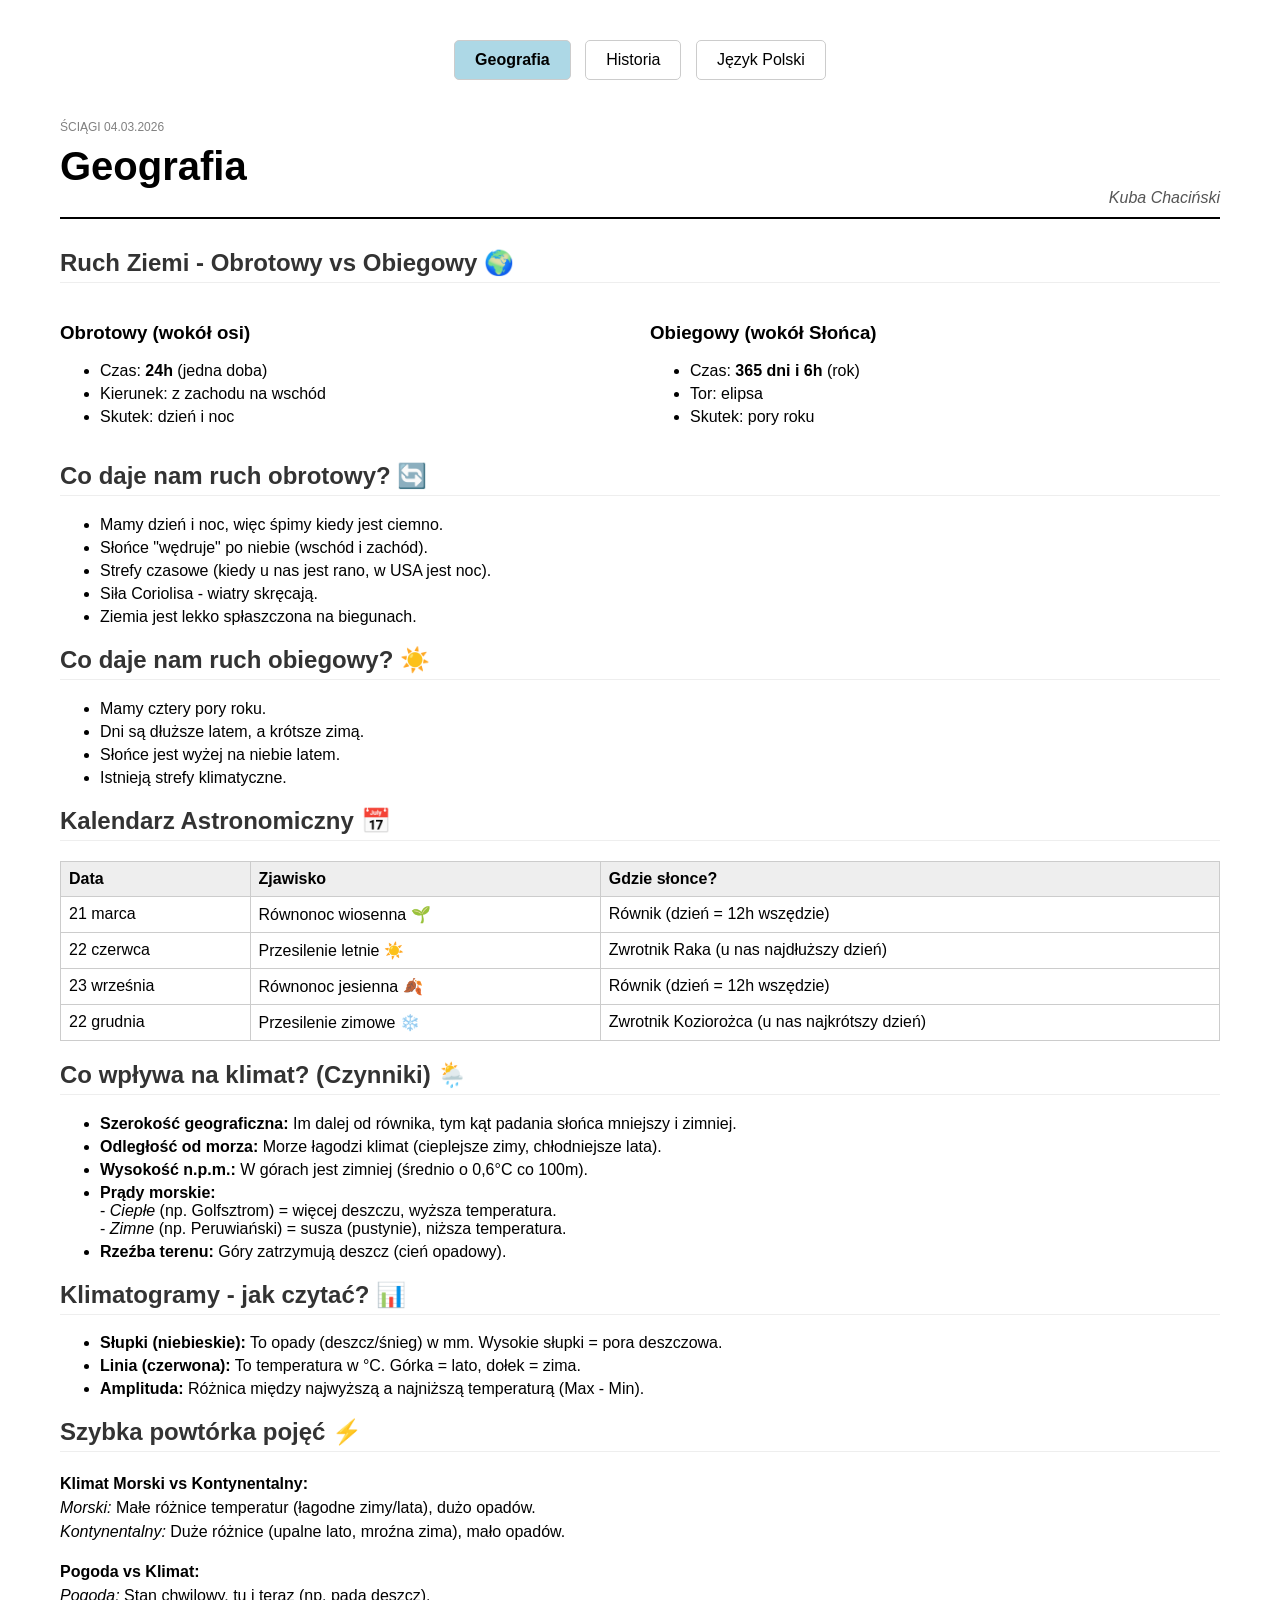
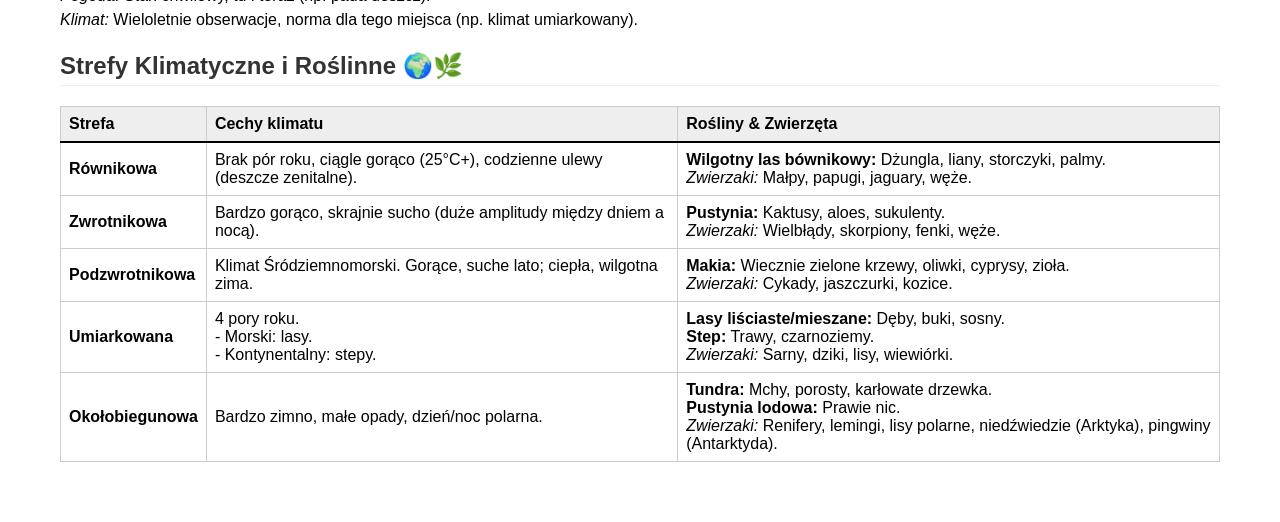
==== index.html @ 1ea0e0e2 "v1" ====
<!doctype html>
<html lang="pl">
  <head>
    <meta charset="UTF-8" />
    <meta name="viewport" content="width=device-width, initial-scale=1.0" />
    <meta name="google" content="notranslate" />
    <title>Kuba Chaciński Ściąga</title>
    <link rel="stylesheet" href="style.css" />
  </head>
  <body>
    <nav class="subject-nav">
      <a href="index.html" class="active">Geografia</a>
      <a href="historia.html">Historia</a>
      <a href="polski.html">Język Polski</a>
    </nav>
    <div class="paper">
      <header class="paper-header">
        <div class="header-top">
          <span class="brand">ŚCIĄGI</span>
          <span class="date">04.03.2026</span>
        </div>
        <div class="main-title">
          <h1>Geografia</h1>
          <div class="student-name">Kuba Chaciński</div>
        </div>
      </header>

      <div class="content-body">
        <section>
          <h2>Ruch Ziemi - Obrotowy vs Obiegowy 🌍</h2>
          <div class="two-columns">
            <div>
              <h3>Obrotowy (wokół osi)</h3>
              <ul>
                <li>Czas: <strong>24h</strong> (jedna doba)</li>
                <li>Kierunek: z zachodu na wschód</li>
                <li>Skutek: dzień i noc</li>
              </ul>
            </div>
            <div>
              <h3>Obiegowy (wokół Słońca)</h3>
              <ul>
                <li>Czas: <strong>365 dni i 6h</strong> (rok)</li>
                <li>Tor: elipsa</li>
                <li>Skutek: pory roku</li>
              </ul>
            </div>
          </div>
        </section>

        <section>
          <h2>Co daje nam ruch obrotowy? 🔄</h2>
          <ul>
            <li>Mamy dzień i noc, więc śpimy kiedy jest ciemno.</li>
            <li>Słońce "wędruje" po niebie (wschód i zachód).</li>
            <li>Strefy czasowe (kiedy u nas jest rano, w USA jest noc).</li>
            <li>Siła Coriolisa - wiatry skręcają.</li>
            <li>Ziemia jest lekko spłaszczona na biegunach.</li>
          </ul>
        </section>

        <section>
          <h2>Co daje nam ruch obiegowy? ☀️</h2>
          <ul>
            <li>Mamy cztery pory roku.</li>
            <li>Dni są dłuższe latem, a krótsze zimą.</li>
            <li>Słońce jest wyżej na niebie latem.</li>
            <li>Istnieją strefy klimatyczne.</li>
          </ul>
        </section>

        <section>
          <h2>Kalendarz Astronomiczny 📅</h2>
          <table class="data-table">
            <tr>
              <th>Data</th>
              <th>Zjawisko</th>
              <th>Gdzie słonce?</th>
            </tr>
            <tr>
              <td>21 marca</td>
              <td>Równonoc wiosenna 🌱</td>
              <td>Równik (dzień = 12h wszędzie)</td>
            </tr>
            <tr>
              <td>22 czerwca</td>
              <td>Przesilenie letnie ☀️</td>
              <td>Zwrotnik Raka (u nas najdłuższy dzień)</td>
            </tr>
            <tr>
              <td>23 września</td>
              <td>Równonoc jesienna 🍂</td>
              <td>Równik (dzień = 12h wszędzie)</td>
            </tr>
            <tr>
              <td>22 grudnia</td>
              <td>Przesilenie zimowe ❄️</td>
              <td>Zwrotnik Koziorożca (u nas najkrótszy dzień)</td>
            </tr>
          </table>
        </section>

        <section>
          <h2>Co wpływa na klimat? (Czynniki) 🌦️</h2>
          <ul>
            <li>
              <strong>Szerokość geograficzna:</strong> Im dalej od równika, tym
              kąt padania słońca mniejszy i zimniej.
            </li>
            <li>
              <strong>Odległość od morza:</strong> Morze łagodzi klimat
              (cieplejsze zimy, chłodniejsze lata).
            </li>
            <li>
              <strong>Wysokość n.p.m.:</strong> W górach jest zimniej (średnio o
              0,6°C co 100m).
            </li>
            <li>
              <strong>Prądy morskie:</strong>
              <br />- <em>Ciepłe</em> (np. Golfsztrom) = więcej deszczu, wyższa
              temperatura. <br />- <em>Zimne</em> (np. Peruwiański) = susza
              (pustynie), niższa temperatura.
            </li>
            <li>
              <strong>Rzeźba terenu:</strong> Góry zatrzymują deszcz (cień
              opadowy).
            </li>
          </ul>
        </section>

        <section>
          <h2>Klimatogramy - jak czytać? 📊</h2>
          <ul>
            <li>
              <strong>Słupki (niebieskie):</strong> To opady (deszcz/śnieg) w
              mm. Wysokie słupki = pora deszczowa.
            </li>
            <li>
              <strong>Linia (czerwona):</strong> To temperatura w °C. Górka =
              lato, dołek = zima.
            </li>
            <li>
              <strong>Amplituda:</strong> Różnica między najwyższą a najniższą
              temperaturą (Max - Min).
            </li>
          </ul>
        </section>

        <section>
          <h2>Szybka powtórka pojęć ⚡</h2>
          <p>
            <strong>Klimat Morski vs Kontynentalny:</strong>
            <br /><em>Morski:</em> Małe różnice temperatur (łagodne zimy/lata),
            dużo opadów. <br /><em>Kontynentalny:</em> Duże różnice (upalne
            lato, mroźna zima), mało opadów.
          </p>
          <p>
            <strong>Pogoda vs Klimat:</strong>
            <br /><em>Pogoda:</em> Stan chwilowy, tu i teraz (np. pada deszcz).
            <br /><em>Klimat:</em> Wieloletnie obserwacje, norma dla tego
            miejsca (np. klimat umiarkowany).
          </p>
        </section>

        <section>
          <h2>Strefy Klimatyczne i Roślinne 🌍🌿</h2>
          <table class="data-table">
            <tr class="header-row">
              <th>Strefa</th>
              <th>Cechy klimatu</th>
              <th>Rośliny & Zwierzęta</th>
            </tr>
            <tr>
              <td><strong>Równikowa</strong></td>
              <td>
                Brak pór roku, ciągle gorąco (25°C+), codzienne ulewy (deszcze
                zenitalne).
              </td>
              <td>
                <strong>Wilgotny las bównikowy:</strong> Dżungla, liany,
                storczyki, palmy.<br />
                <em>Zwierzaki:</em> Małpy, papugi, jaguary, węże.
              </td>
            </tr>
            <tr>
              <td><strong>Zwrotnikowa</strong></td>
              <td>
                Bardzo gorąco, skrajnie sucho (duże amplitudy między dniem a
                nocą).
              </td>
              <td>
                <strong>Pustynia:</strong> Kaktusy, aloes, sukulenty.<br />
                <em>Zwierzaki:</em> Wielbłądy, skorpiony, fenki, węże.
              </td>
            </tr>
            <tr>
              <td><strong>Podzwrotnikowa</strong></td>
              <td>
                Klimat Śródziemnomorski. Gorące, suche lato; ciepła, wilgotna
                zima.
              </td>
              <td>
                <strong>Makia:</strong> Wiecznie zielone krzewy, oliwki,
                cyprysy, zioła.<br />
                <em>Zwierzaki:</em> Cykady, jaszczurki, kozice.
              </td>
            </tr>
            <tr>
              <td><strong>Umiarkowana</strong></td>
              <td>
                4 pory roku.
                <br />- Morski: lasy. <br />- Kontynentalny: stepy.
              </td>
              <td>
                <strong>Lasy liściaste/mieszane:</strong> Dęby, buki, sosny.<br />
                <strong>Step:</strong> Trawy, czarnoziemy.<br />
                <em>Zwierzaki:</em> Sarny, dziki, lisy, wiewiórki.
              </td>
            </tr>
            <tr>
              <td><strong>Okołobiegunowa</strong></td>
              <td>Bardzo zimno, małe opady, dzień/noc polarna.</td>
              <td>
                <strong>Tundra:</strong> Mchy, porosty, karłowate drzewka.<br />
                <strong>Pustynia lodowa:</strong> Prawie nic.<br />
                <em>Zwierzaki:</em> Renifery, lemingi, lisy polarne,
                niedźwiedzie (Arktyka), pingwiny (Antarktyda).
              </td>
            </tr>
          </table>
        </section>
      </div>
    </div>
  </body>
</html>
---- style.css ----
html,
body {
  background-color: white;
  color: black;
  font-family: Arial, sans-serif;
  margin: 0;
  padding: 20px;
  color-scheme: light;
}

.subject-nav {
  text-align: center;
  margin-bottom: 20px;
}

.subject-nav a {
  text-decoration: none;
  color: black;
  background-color: white;
  padding: 10px 20px;
  border: 1px solid #ccc;
  border-radius: 5px;
  margin: 0 5px;
  display: inline-block;
}

.subject-nav a.active {
  background-color: lightblue;
  font-weight: bold;
}

.paper {
  padding: 20px;
}

.paper-header {
  border-bottom: 2px solid black;
  margin-bottom: 30px;
  padding-bottom: 10px;
}

.header-top {
  color: gray;
  font-size: 12px;
  margin-bottom: 10px;
}

.main-title h1 {
  font-size: 40px;
  margin: 0;
}

.student-name {
  text-align: right;
  font-style: italic;
  color: #555;
}

h2 {
  color: #333;
  border-bottom: 1px solid #eee;
  padding-bottom: 5px;
}

p {
  line-height: 1.5;
}

ul li {
  margin-bottom: 5px;
}
table {
  width: 100%;
  border-collapse: collapse;
}

td,
th {
  border: 1px solid #ccc;
  padding: 10px;
}

th {
  background-color: #eee;
}

.two-columns {
  display: grid;
  grid-template-columns: 1fr 1fr;
  gap: 20px;
}

.empty-notes {
  text-align: center;
  color: #888;
}

.data-table {
  width: 100%;
  border-collapse: collapse;
  margin-top: 10px;
}

.data-table th,
.data-table td {
  padding: 8px;
  text-align: left;
  border: 1px solid #ccc;
}

.data-table th {
  background-color: #eee;
}

.header-row {
  background: #eee;
  border-bottom: 2px solid #000;
}

h1 {
  margin-bottom: 30px;
  font-size: 2rem;
}
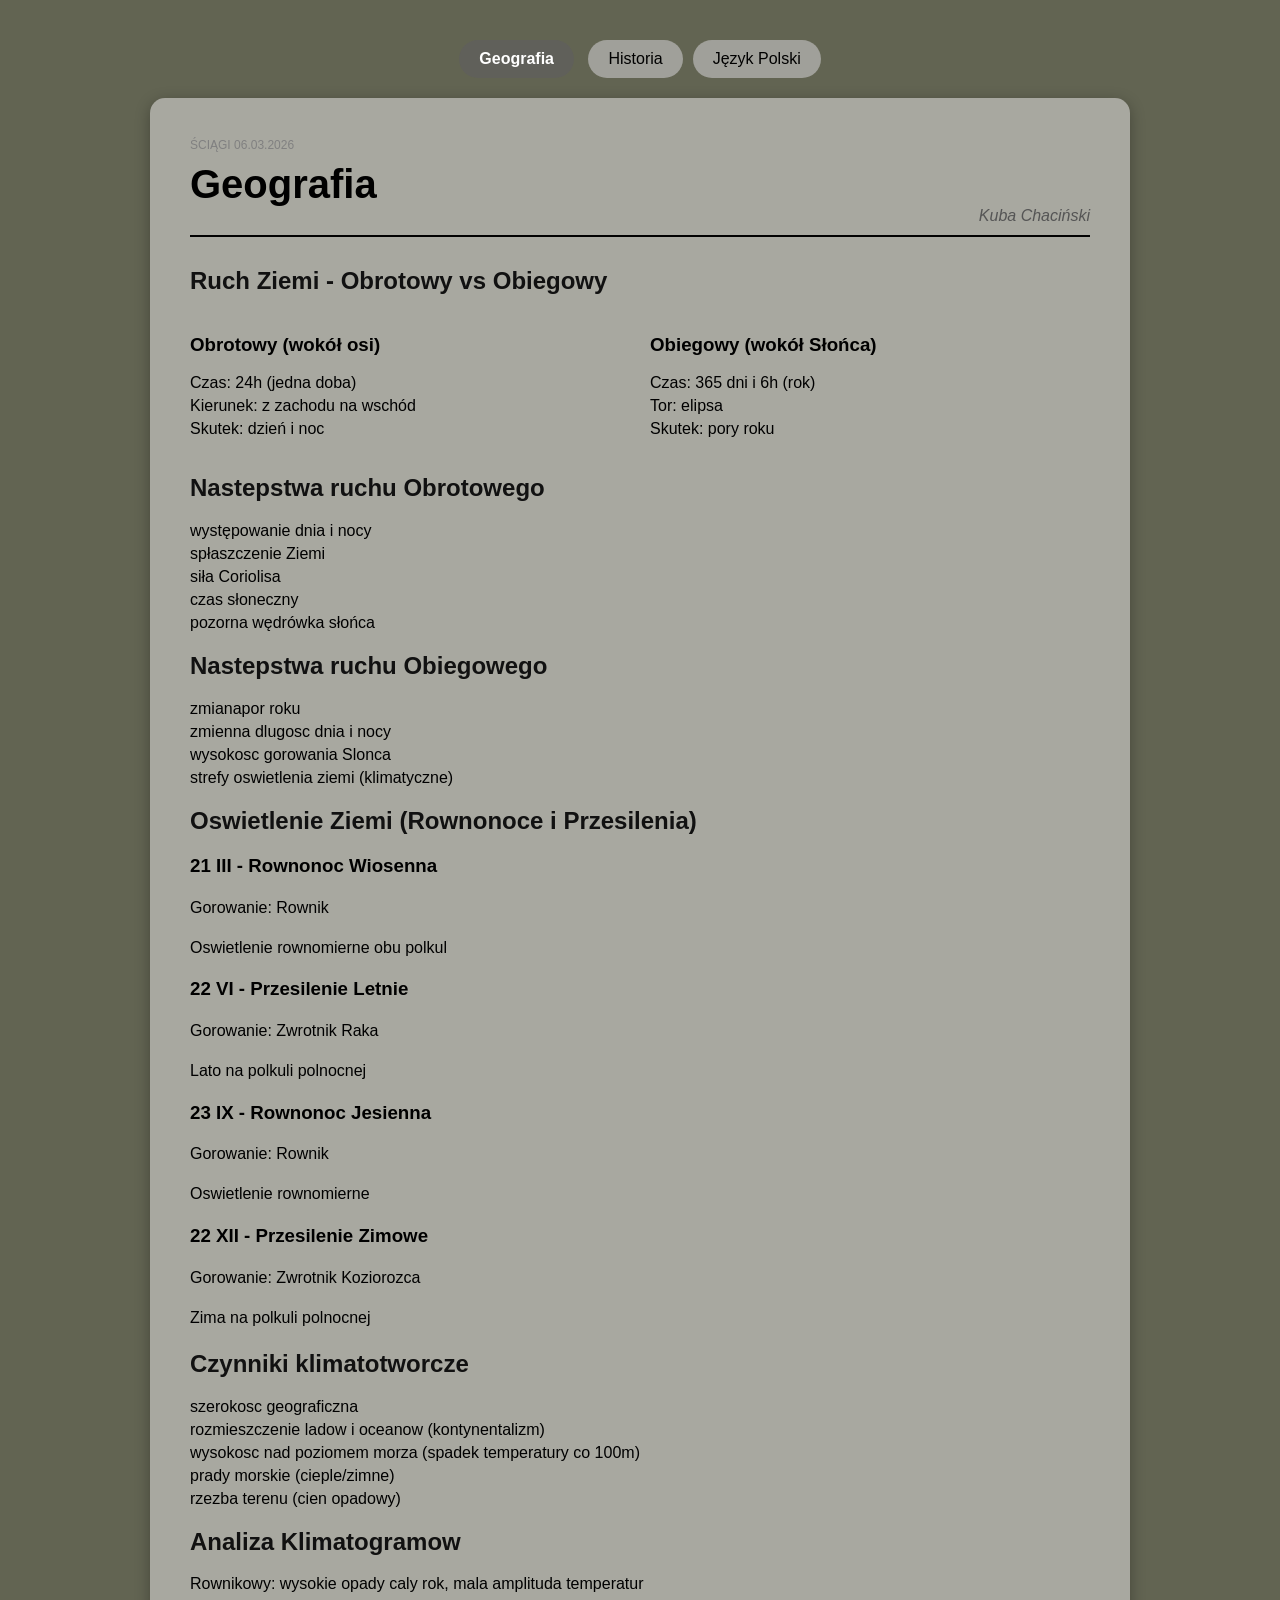
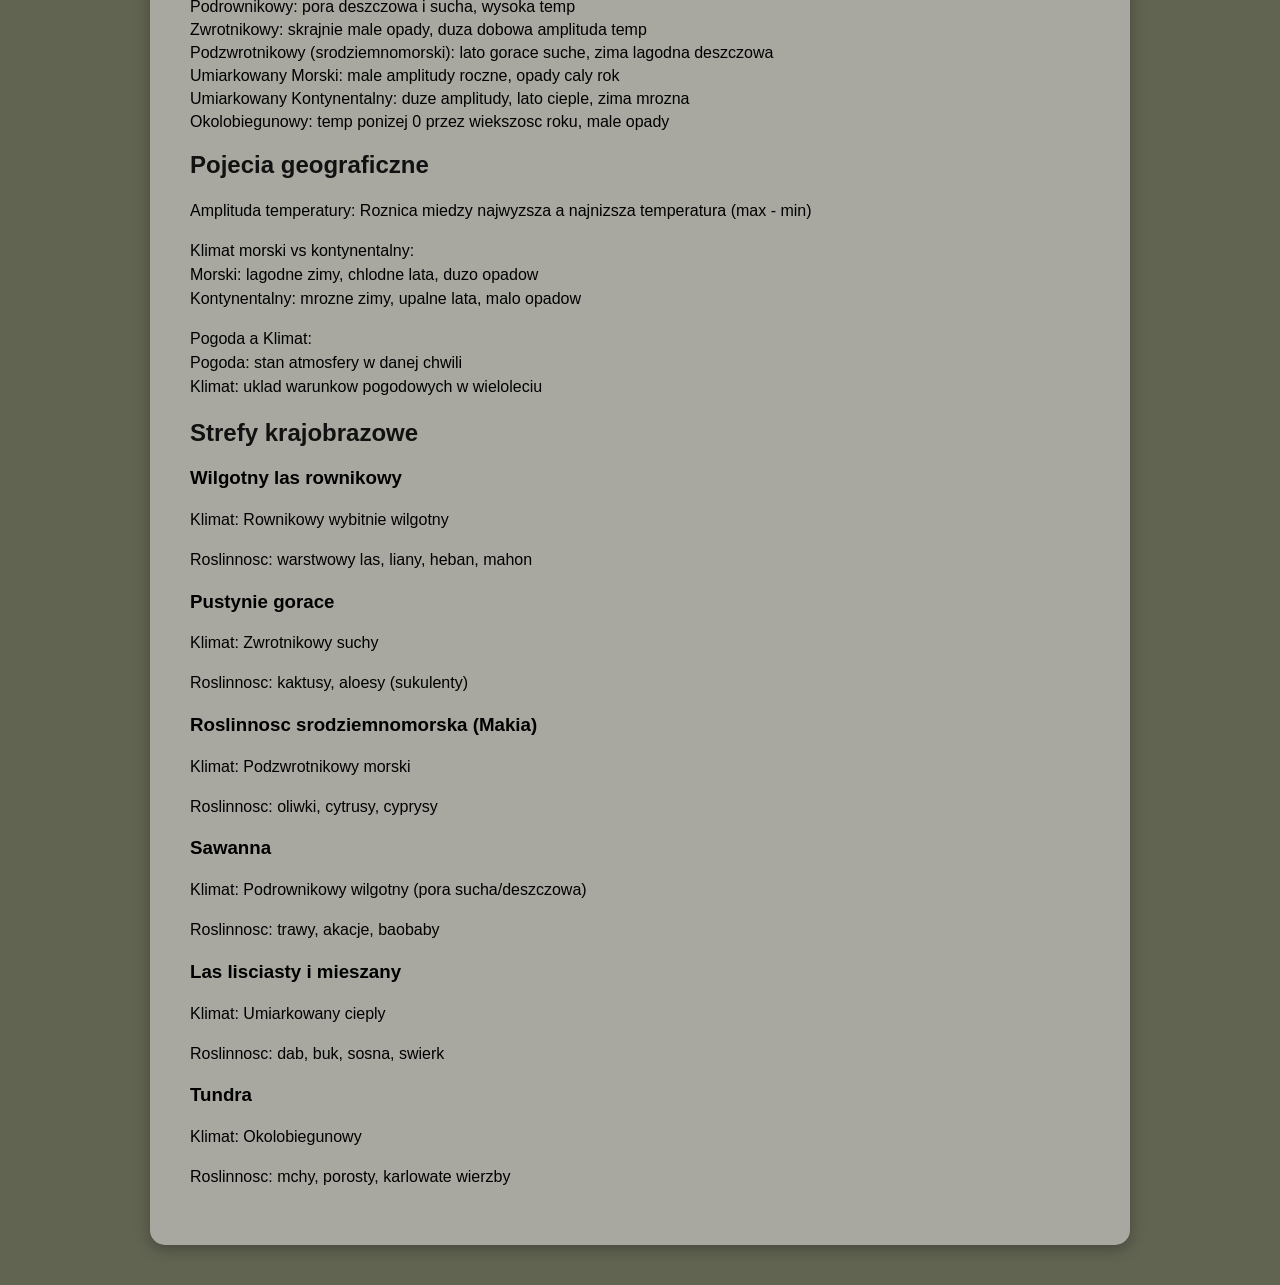
==== commit 8d0a1468: "nowe ui nowy kod" ====
--- a/index.html
+++ b/index.html
@@ -3,36 +3,32 @@
   <head>
     <meta charset="UTF-8" />
     <meta name="viewport" content="width=device-width, initial-scale=1.0" />
-    <meta name="google" content="notranslate" />
     <title>Kuba Chaciński Ściąga</title>
     <link rel="stylesheet" href="style.css" />
   </head>
   <body>
     <nav class="subject-nav">
       <a href="index.html" class="active">Geografia</a>
-      <a href="historia.html">Historia</a>
-      <a href="polski.html">Język Polski</a>
+      <a href="historia.html">Historia</a><a href="polski.html">Język Polski</a>
     </nav>
-    <div class="paper">
+    <div class="paper" contenteditable="true">
       <header class="paper-header">
         <div class="header-top">
-          <span class="brand">ŚCIĄGI</span>
-          <span class="date">04.03.2026</span>
+          <span class="brand">ŚCIĄGI</span> <span class="date">06.03.2026</span>
         </div>
         <div class="main-title">
           <h1>Geografia</h1>
-          <div class="student-name">Kuba Chaciński</div>
+          <div class="Kuba-name">Kuba Chaciński</div>
         </div>
       </header>
-
       <div class="content-body">
         <section>
-          <h2>Ruch Ziemi - Obrotowy vs Obiegowy 🌍</h2>
+          <h2>Ruch Ziemi - Obrotowy vs Obiegowy</h2>
           <div class="two-columns">
             <div>
               <h3>Obrotowy (wokół osi)</h3>
               <ul>
-                <li>Czas: <strong>24h</strong> (jedna doba)</li>
+                <li>Czas: 24h (jedna doba)</li>
                 <li>Kierunek: z zachodu na wschód</li>
                 <li>Skutek: dzień i noc</li>
               </ul>
@@ -40,194 +36,121 @@
             <div>
               <h3>Obiegowy (wokół Słońca)</h3>
               <ul>
-                <li>Czas: <strong>365 dni i 6h</strong> (rok)</li>
+                <li>Czas: 365 dni i 6h (rok)</li>
                 <li>Tor: elipsa</li>
                 <li>Skutek: pory roku</li>
               </ul>
             </div>
           </div>
         </section>
-
         <section>
-          <h2>Co daje nam ruch obrotowy? 🔄</h2>
+          <h2>Nastepstwa ruchu Obrotowego</h2>
           <ul>
-            <li>Mamy dzień i noc, więc śpimy kiedy jest ciemno.</li>
-            <li>Słońce "wędruje" po niebie (wschód i zachód).</li>
-            <li>Strefy czasowe (kiedy u nas jest rano, w USA jest noc).</li>
-            <li>Siła Coriolisa - wiatry skręcają.</li>
-            <li>Ziemia jest lekko spłaszczona na biegunach.</li>
+            <li>występowanie dnia i nocy</li>
+            <li>spłaszczenie Ziemi</li>
+            <li>siła Coriolisa</li>
+            <li>czas słoneczny</li>
+            <li>pozorna wędrówka słońca</li>
           </ul>
         </section>
-
         <section>
-          <h2>Co daje nam ruch obiegowy? ☀️</h2>
+          <h2>Nastepstwa ruchu Obiegowego</h2>
           <ul>
-            <li>Mamy cztery pory roku.</li>
-            <li>Dni są dłuższe latem, a krótsze zimą.</li>
-            <li>Słońce jest wyżej na niebie latem.</li>
-            <li>Istnieją strefy klimatyczne.</li>
+            <li>zmianapor roku</li>
+            <li>zmienna dlugosc dnia i nocy</li>
+            <li>wysokosc gorowania Slonca</li>
+            <li>strefy oswietlenia ziemi (klimatyczne)</li>
           </ul>
         </section>
-
         <section>
-          <h2>Kalendarz Astronomiczny 📅</h2>
-          <table class="data-table">
-            <tr>
-              <th>Data</th>
-              <th>Zjawisko</th>
-              <th>Gdzie słonce?</th>
-            </tr>
-            <tr>
-              <td>21 marca</td>
-              <td>Równonoc wiosenna 🌱</td>
-              <td>Równik (dzień = 12h wszędzie)</td>
-            </tr>
-            <tr>
-              <td>22 czerwca</td>
-              <td>Przesilenie letnie ☀️</td>
-              <td>Zwrotnik Raka (u nas najdłuższy dzień)</td>
-            </tr>
-            <tr>
-              <td>23 września</td>
-              <td>Równonoc jesienna 🍂</td>
-              <td>Równik (dzień = 12h wszędzie)</td>
-            </tr>
-            <tr>
-              <td>22 grudnia</td>
-              <td>Przesilenie zimowe ❄️</td>
-              <td>Zwrotnik Koziorożca (u nas najkrótszy dzień)</td>
-            </tr>
-          </table>
+          <h2>Oswietlenie Ziemi (Rownonoce i Przesilenia)</h2>
+          <div class="list-section">
+            <h3>21 III - Rownonoc Wiosenna</h3>
+            <p>Gorowanie: Rownik</p>
+            <p>Oswietlenie rownomierne obu polkul</p>
+            <h3>22 VI - Przesilenie Letnie</h3>
+            <p>Gorowanie: Zwrotnik Raka</p>
+            <p>Lato na polkuli polnocnej</p>
+            <h3>23 IX - Rownonoc Jesienna</h3>
+            <p>Gorowanie: Rownik</p>
+            <p>Oswietlenie rownomierne</p>
+            <h3>22 XII - Przesilenie Zimowe</h3>
+            <p>Gorowanie: Zwrotnik Koziorozca</p>
+            <p>Zima na polkuli polnocnej</p>
+          </div>
         </section>
-
         <section>
-          <h2>Co wpływa na klimat? (Czynniki) 🌦️</h2>
+          <h2>Czynniki klimatotworcze</h2>
+          <ul>
+            <li>szerokosc geograficzna</li>
+            <li>rozmieszczenie ladow i oceanow (kontynentalizm)</li>
+            <li>wysokosc nad poziomem morza (spadek temperatury co 100m)</li>
+            <li>prady morskie (cieple/zimne)</li>
+            <li>rzezba terenu (cien opadowy)</li>
+          </ul>
+        </section>
+        <section>
+          <h2>Analiza Klimatogramow</h2>
           <ul>
             <li>
-              <strong>Szerokość geograficzna:</strong> Im dalej od równika, tym
-              kąt padania słońca mniejszy i zimniej.
+              Rownikowy: wysokie opady caly rok, mala amplituda temperatur
+            </li>
+            <li>Podrownikowy: pora deszczowa i sucha, wysoka temp</li>
+            <li>
+              Zwrotnikowy: skrajnie male opady, duza dobowa amplituda temp
             </li>
             <li>
-              <strong>Odległość od morza:</strong> Morze łagodzi klimat
-              (cieplejsze zimy, chłodniejsze lata).
+              Podzwrotnikowy (srodziemnomorski): lato gorace suche, zima lagodna
+              deszczowa
+            </li>
+            <li>Umiarkowany Morski: male amplitudy roczne, opady caly rok</li>
+            <li>
+              Umiarkowany Kontynentalny: duze amplitudy, lato cieple, zima
+              mrozna
             </li>
             <li>
-              <strong>Wysokość n.p.m.:</strong> W górach jest zimniej (średnio o
-              0,6°C co 100m).
-            </li>
-            <li>
-              <strong>Prądy morskie:</strong>
-              <br />- <em>Ciepłe</em> (np. Golfsztrom) = więcej deszczu, wyższa
-              temperatura. <br />- <em>Zimne</em> (np. Peruwiański) = susza
-              (pustynie), niższa temperatura.
-            </li>
-            <li>
-              <strong>Rzeźba terenu:</strong> Góry zatrzymują deszcz (cień
-              opadowy).
+              Okolobiegunowy: temp ponizej 0 przez wiekszosc roku, male opady
             </li>
           </ul>
         </section>
-
         <section>
-          <h2>Klimatogramy - jak czytać? 📊</h2>
-          <ul>
-            <li>
-              <strong>Słupki (niebieskie):</strong> To opady (deszcz/śnieg) w
-              mm. Wysokie słupki = pora deszczowa.
-            </li>
-            <li>
-              <strong>Linia (czerwona):</strong> To temperatura w °C. Górka =
-              lato, dołek = zima.
-            </li>
-            <li>
-              <strong>Amplituda:</strong> Różnica między najwyższą a najniższą
-              temperaturą (Max - Min).
-            </li>
-          </ul>
-        </section>
-
-        <section>
-          <h2>Szybka powtórka pojęć ⚡</h2>
+          <h2>Pojecia geograficzne</h2>
           <p>
-            <strong>Klimat Morski vs Kontynentalny:</strong>
-            <br /><em>Morski:</em> Małe różnice temperatur (łagodne zimy/lata),
-            dużo opadów. <br /><em>Kontynentalny:</em> Duże różnice (upalne
-            lato, mroźna zima), mało opadów.
+            Amplituda temperatury: Roznica miedzy najwyzsza a najnizsza
+            temperatura (max - min)
           </p>
           <p>
-            <strong>Pogoda vs Klimat:</strong>
-            <br /><em>Pogoda:</em> Stan chwilowy, tu i teraz (np. pada deszcz).
-            <br /><em>Klimat:</em> Wieloletnie obserwacje, norma dla tego
-            miejsca (np. klimat umiarkowany).
+            Klimat morski vs kontynentalny:<br />Morski: lagodne zimy, chlodne
+            lata, duzo opadow<br />Kontynentalny: mrozne zimy, upalne lata, malo
+            opadow
+          </p>
+          <p>
+            Pogoda a Klimat:<br />Pogoda: stan atmosfery w danej chwili<br />Klimat:
+            uklad warunkow pogodowych w wieloleciu
           </p>
         </section>
-
         <section>
-          <h2>Strefy Klimatyczne i Roślinne 🌍🌿</h2>
-          <table class="data-table">
-            <tr class="header-row">
-              <th>Strefa</th>
-              <th>Cechy klimatu</th>
-              <th>Rośliny & Zwierzęta</th>
-            </tr>
-            <tr>
-              <td><strong>Równikowa</strong></td>
-              <td>
-                Brak pór roku, ciągle gorąco (25°C+), codzienne ulewy (deszcze
-                zenitalne).
-              </td>
-              <td>
-                <strong>Wilgotny las bównikowy:</strong> Dżungla, liany,
-                storczyki, palmy.<br />
-                <em>Zwierzaki:</em> Małpy, papugi, jaguary, węże.
-              </td>
-            </tr>
-            <tr>
-              <td><strong>Zwrotnikowa</strong></td>
-              <td>
-                Bardzo gorąco, skrajnie sucho (duże amplitudy między dniem a
-                nocą).
-              </td>
-              <td>
-                <strong>Pustynia:</strong> Kaktusy, aloes, sukulenty.<br />
-                <em>Zwierzaki:</em> Wielbłądy, skorpiony, fenki, węże.
-              </td>
-            </tr>
-            <tr>
-              <td><strong>Podzwrotnikowa</strong></td>
-              <td>
-                Klimat Śródziemnomorski. Gorące, suche lato; ciepła, wilgotna
-                zima.
-              </td>
-              <td>
-                <strong>Makia:</strong> Wiecznie zielone krzewy, oliwki,
-                cyprysy, zioła.<br />
-                <em>Zwierzaki:</em> Cykady, jaszczurki, kozice.
-              </td>
-            </tr>
-            <tr>
-              <td><strong>Umiarkowana</strong></td>
-              <td>
-                4 pory roku.
-                <br />- Morski: lasy. <br />- Kontynentalny: stepy.
-              </td>
-              <td>
-                <strong>Lasy liściaste/mieszane:</strong> Dęby, buki, sosny.<br />
-                <strong>Step:</strong> Trawy, czarnoziemy.<br />
-                <em>Zwierzaki:</em> Sarny, dziki, lisy, wiewiórki.
-              </td>
-            </tr>
-            <tr>
-              <td><strong>Okołobiegunowa</strong></td>
-              <td>Bardzo zimno, małe opady, dzień/noc polarna.</td>
-              <td>
-                <strong>Tundra:</strong> Mchy, porosty, karłowate drzewka.<br />
-                <strong>Pustynia lodowa:</strong> Prawie nic.<br />
-                <em>Zwierzaki:</em> Renifery, lemingi, lisy polarne,
-                niedźwiedzie (Arktyka), pingwiny (Antarktyda).
-              </td>
-            </tr>
-          </table>
+          <h2>Strefy krajobrazowe</h2>
+          <div class="list-section">
+            <h3>Wilgotny las rownikowy</h3>
+            <p>Klimat: Rownikowy wybitnie wilgotny</p>
+            <p>Roslinnosc: warstwowy las, liany, heban, mahon</p>
+            <h3>Pustynie gorace</h3>
+            <p>Klimat: Zwrotnikowy suchy</p>
+            <p>Roslinnosc: kaktusy, aloesy (sukulenty)</p>
+            <h3>Roslinnosc srodziemnomorska (Makia)</h3>
+            <p>Klimat: Podzwrotnikowy morski</p>
+            <p>Roslinnosc: oliwki, cytrusy, cyprysy</p>
+            <h3>Sawanna</h3>
+            <p>Klimat: Podrownikowy wilgotny (pora sucha/deszczowa)</p>
+            <p>Roslinnosc: trawy, akacje, baobaby</p>
+            <h3>Las lisciasty i mieszany</h3>
+            <p>Klimat: Umiarkowany cieply</p>
+            <p>Roslinnosc: dab, buk, sosna, swierk</p>
+            <h3>Tundra</h3>
+            <p>Klimat: Okolobiegunowy</p>
+            <p>Roslinnosc: mchy, porosty, karlowate wierzby</p>
+          </div>
         </section>
       </div>
     </div>
--- a/style.css
+++ b/style.css
@@ -1,11 +1,10 @@
 html,
 body {
-  background-color: white;
+  background-color: rgb(98, 100, 82);
   color: black;
   font-family: Arial, sans-serif;
   margin: 0;
   padding: 20px;
-  color-scheme: light;
 }
 
 .subject-nav {
@@ -16,21 +15,32 @@
 .subject-nav a {
   text-decoration: none;
   color: black;
-  background-color: white;
+  background-color: #a0a09a;
   padding: 10px 20px;
-  border: 1px solid #ccc;
-  border-radius: 5px;
+  border-radius: 20px;
   margin: 0 5px;
   display: inline-block;
 }
 
+.subject-nav a:hover {
+  transition: 300ms;
+  background-color: #b0b0aa;
+}
+
 .subject-nav a.active {
-  background-color: lightblue;
+  background-color: #60605a;
+  color: white;
   font-weight: bold;
+  border-color: #444;
 }
 
 .paper {
-  padding: 20px;
+  padding: 40px;
+  background-color: #a8a8a0;
+  border-radius: 15px;
+  box-shadow: 0 4px 15px rgba(0, 0, 0, 0.3);
+  max-width: 900px;
+  margin: 0 auto;
 }
 
 .paper-header {
@@ -50,38 +60,26 @@
   margin: 0;
 }
 
-.student-name {
+.Kuba-name {
   text-align: right;
   font-style: italic;
   color: #555;
 }
 
 h2 {
-  color: #333;
-  border-bottom: 1px solid #eee;
-  padding-bottom: 5px;
+  color: #111;
 }
-
 p {
   line-height: 1.5;
 }
 
+ul {
+  list-style-type: none;
+  padding-left: 0;
+}
+
 ul li {
   margin-bottom: 5px;
-}
-table {
-  width: 100%;
-  border-collapse: collapse;
-}
-
-td,
-th {
-  border: 1px solid #ccc;
-  padding: 10px;
-}
-
-th {
-  background-color: #eee;
 }
 
 .two-columns {
@@ -95,28 +93,6 @@
   color: #888;
 }
 
-.data-table {
-  width: 100%;
-  border-collapse: collapse;
-  margin-top: 10px;
-}
-
-.data-table th,
-.data-table td {
-  padding: 8px;
-  text-align: left;
-  border: 1px solid #ccc;
-}
-
-.data-table th {
-  background-color: #eee;
-}
-
-.header-row {
-  background: #eee;
-  border-bottom: 2px solid #000;
-}
-
 h1 {
   margin-bottom: 30px;
   font-size: 2rem;
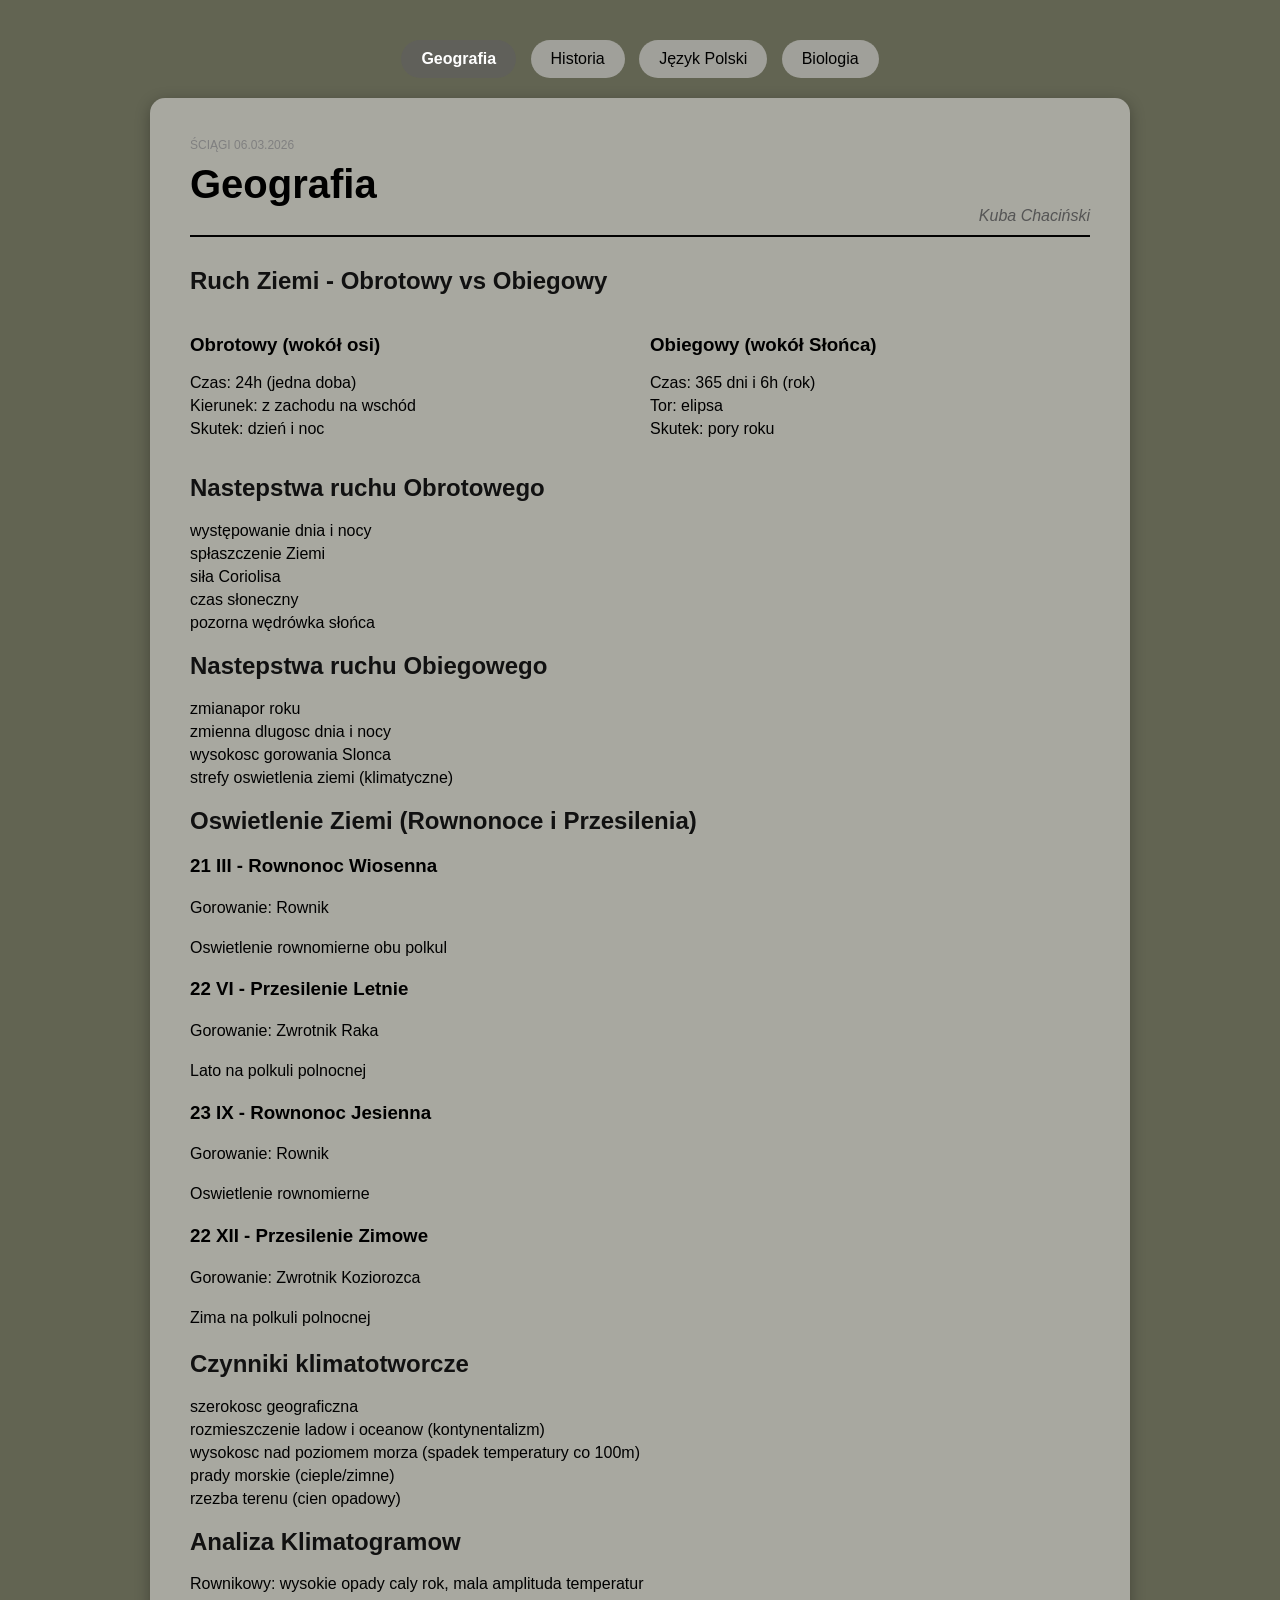
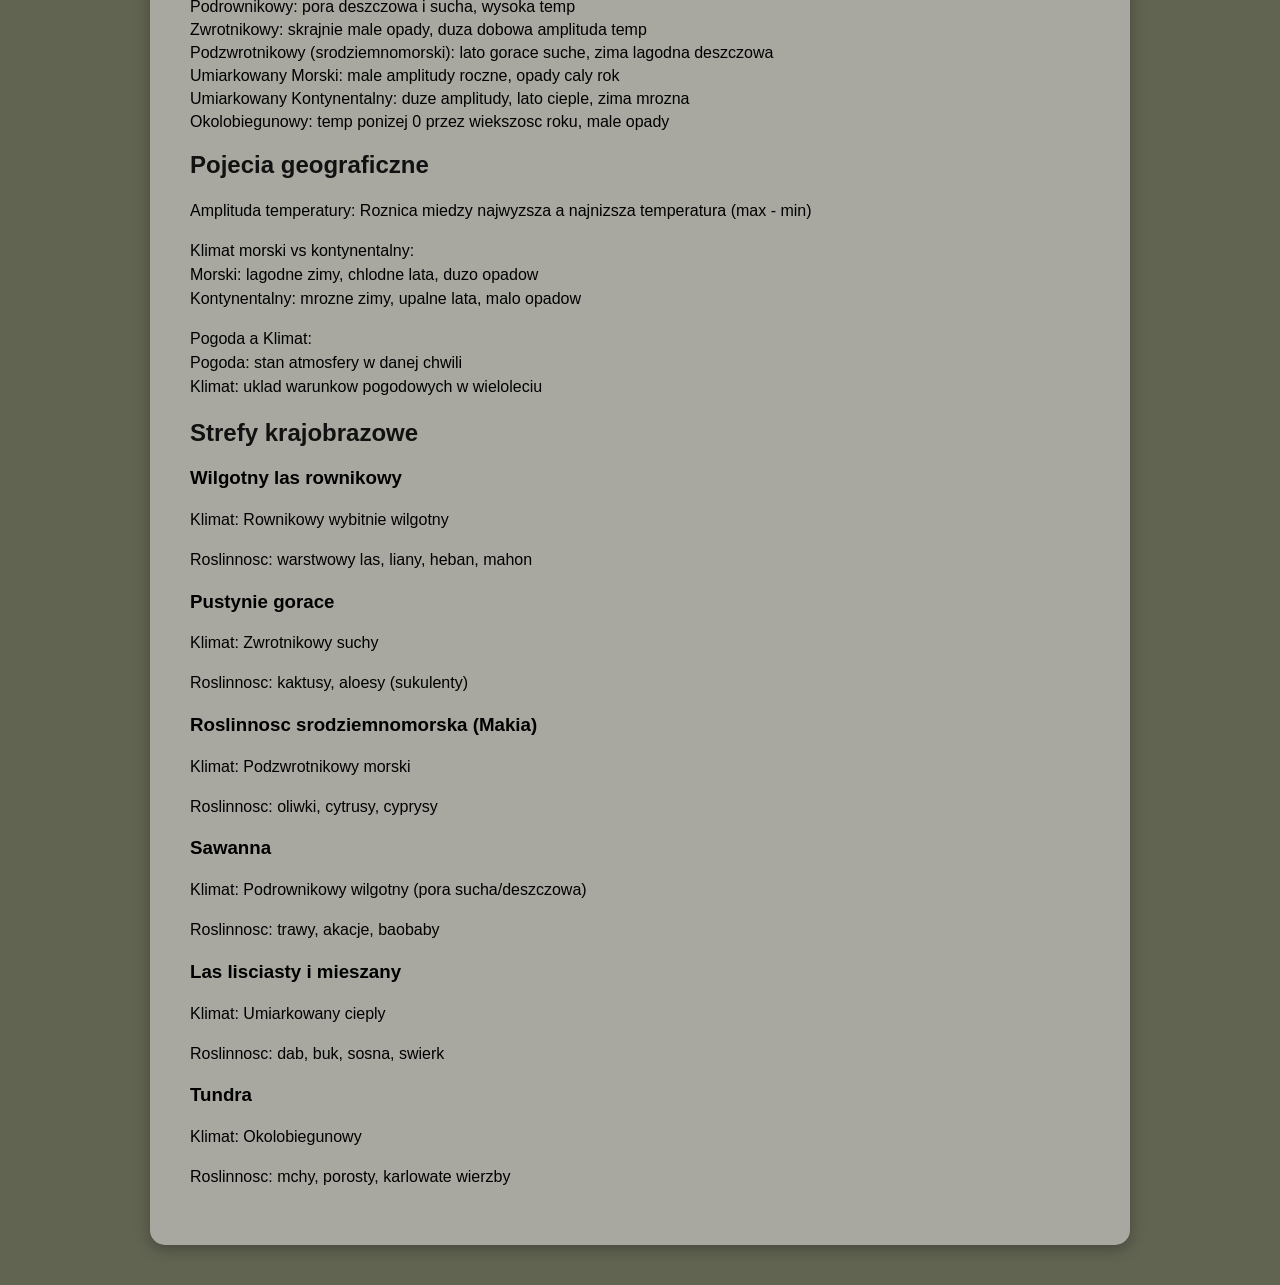
==== commit c4ac47d4: "dodanie biologii" ====
--- a/index.html
+++ b/index.html
@@ -9,7 +9,9 @@
   <body>
     <nav class="subject-nav">
       <a href="index.html" class="active">Geografia</a>
-      <a href="historia.html">Historia</a><a href="polski.html">Język Polski</a>
+      <a href="historia.html">Historia</a>
+      <a href="polski.html">Język Polski</a>
+      <a href="biologia.html">Biologia</a>
     </nav>
     <div class="paper" contenteditable="true">
       <header class="paper-header">
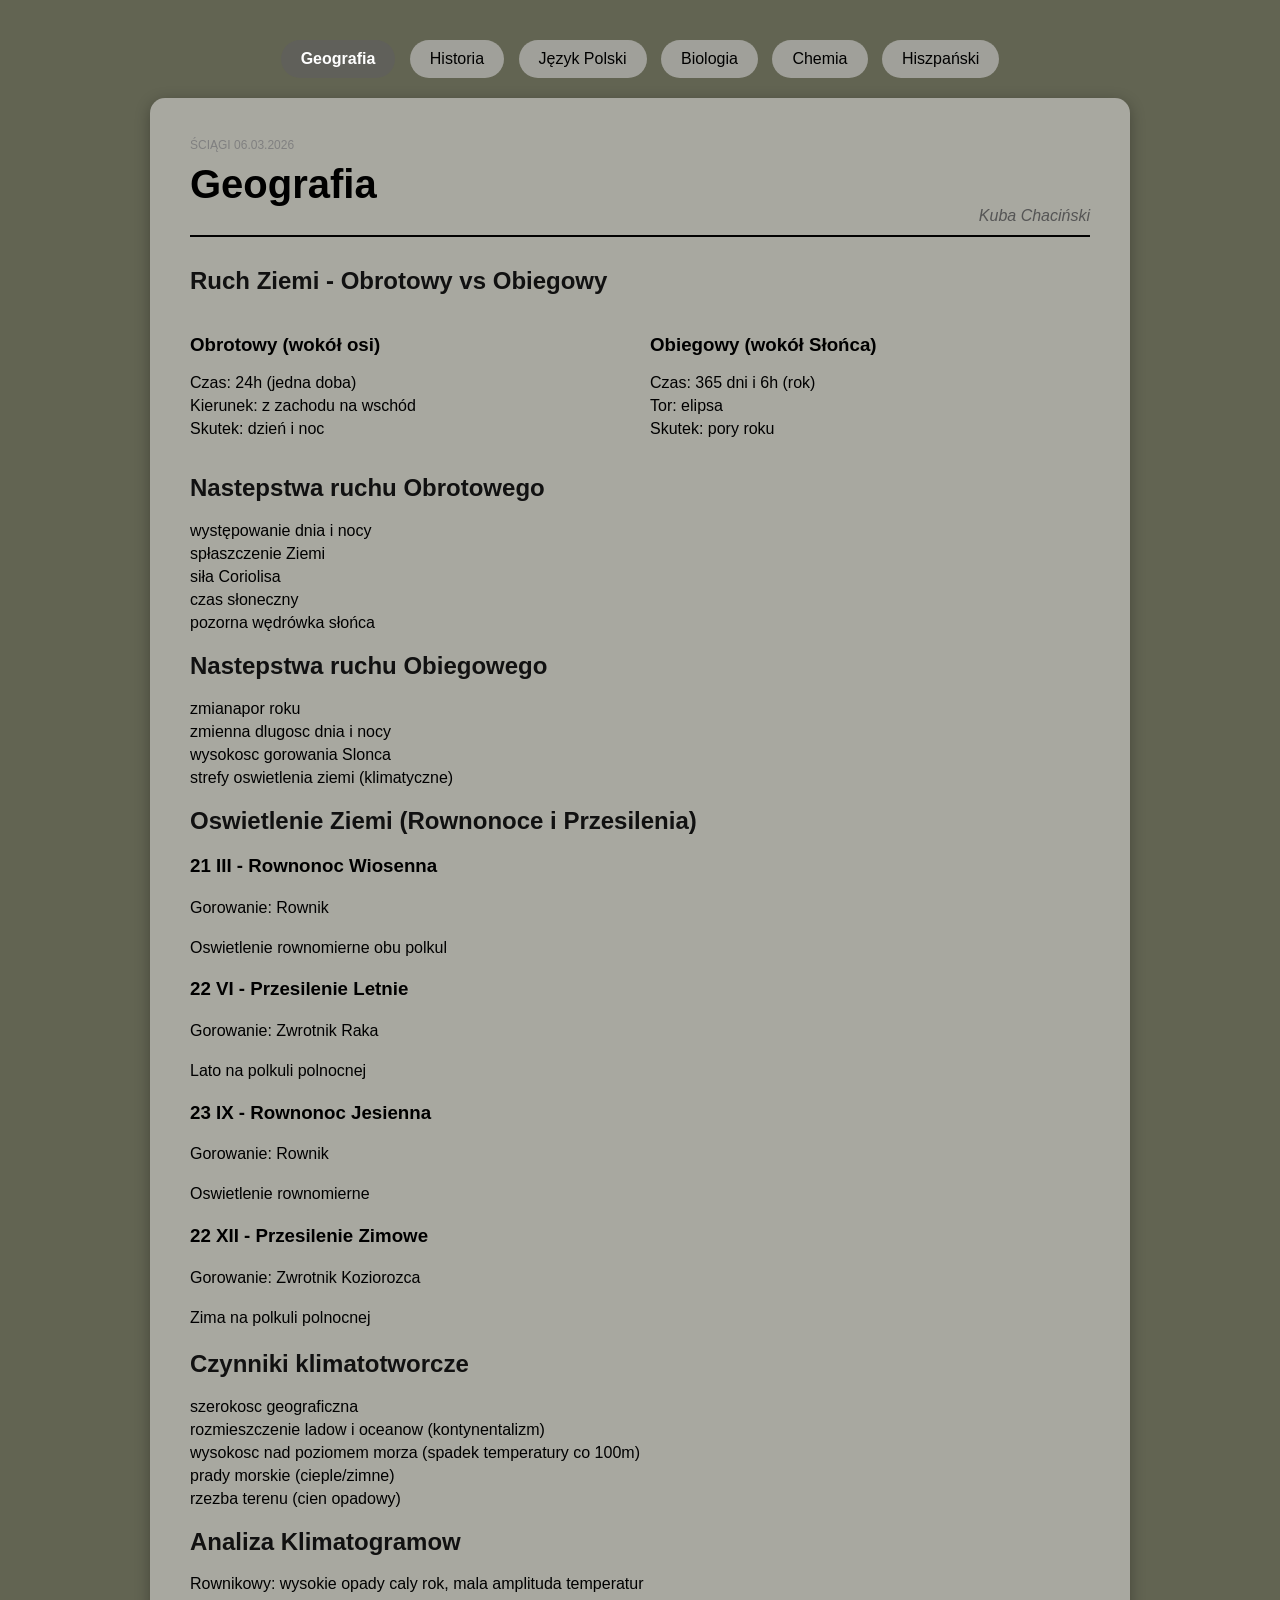
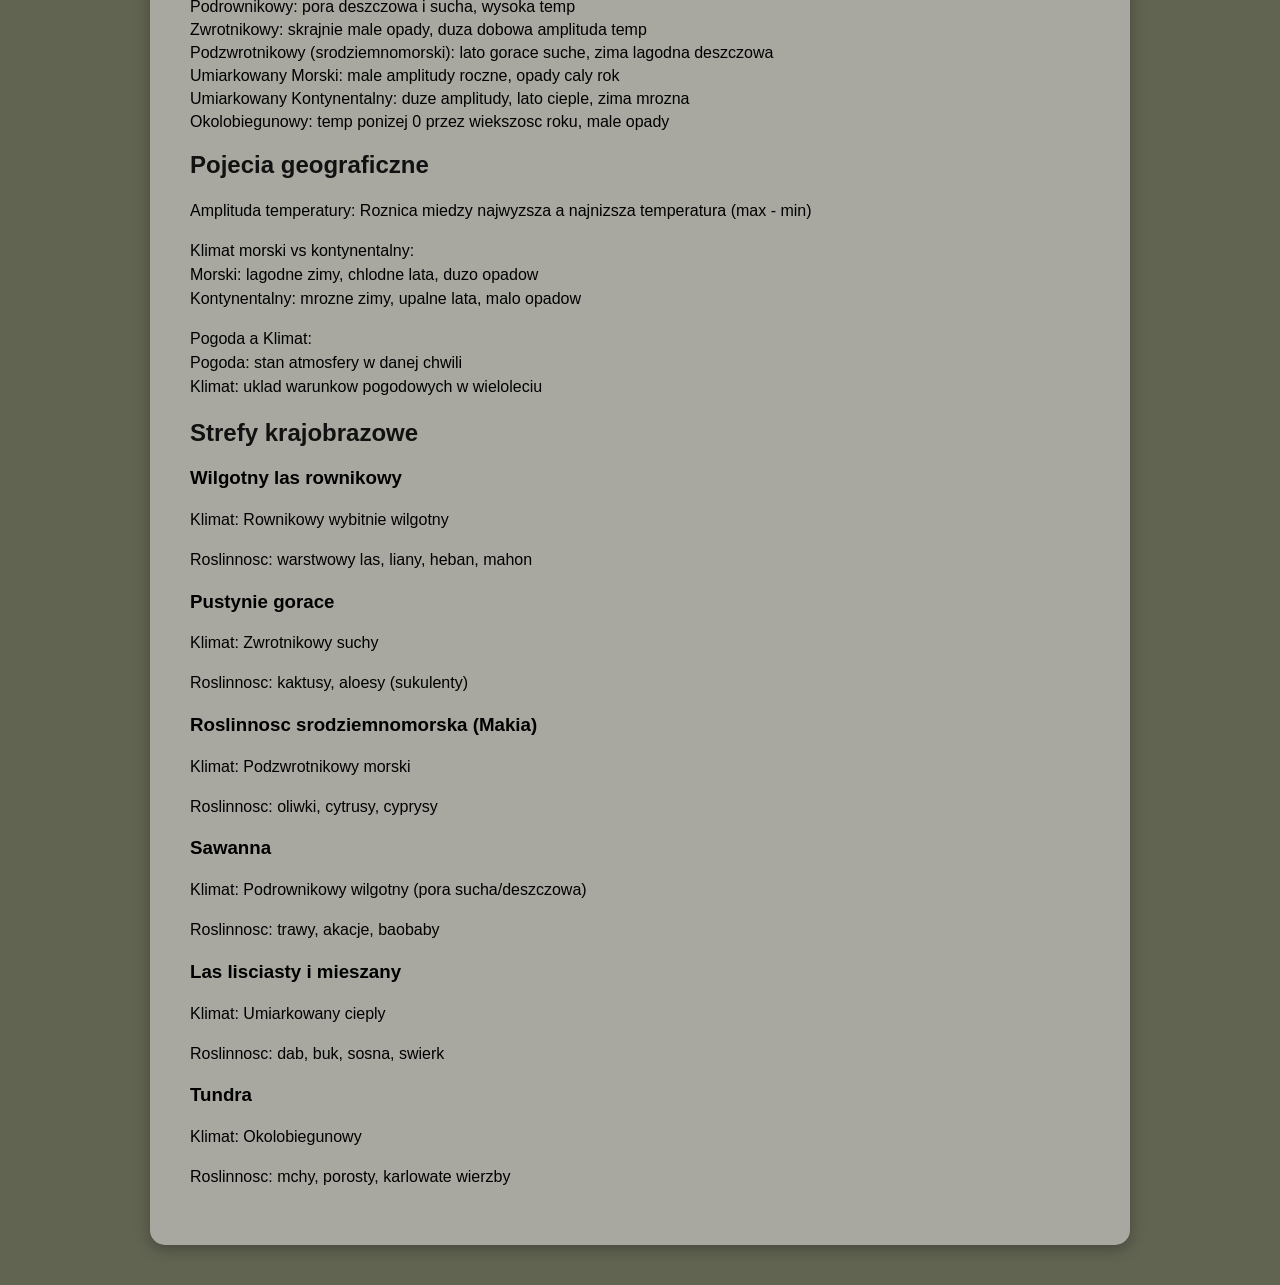
==== commit 4622f0ca: "dodanie hiszpanskiego" ====
--- a/index.html
+++ b/index.html
@@ -12,6 +12,8 @@
       <a href="historia.html">Historia</a>
       <a href="polski.html">Język Polski</a>
       <a href="biologia.html">Biologia</a>
+      <a href="chemia.html">Chemia</a>
+      <a href="hiszpanski.html">Hiszpański</a>
     </nav>
     <div class="paper" contenteditable="true">
       <header class="paper-header">
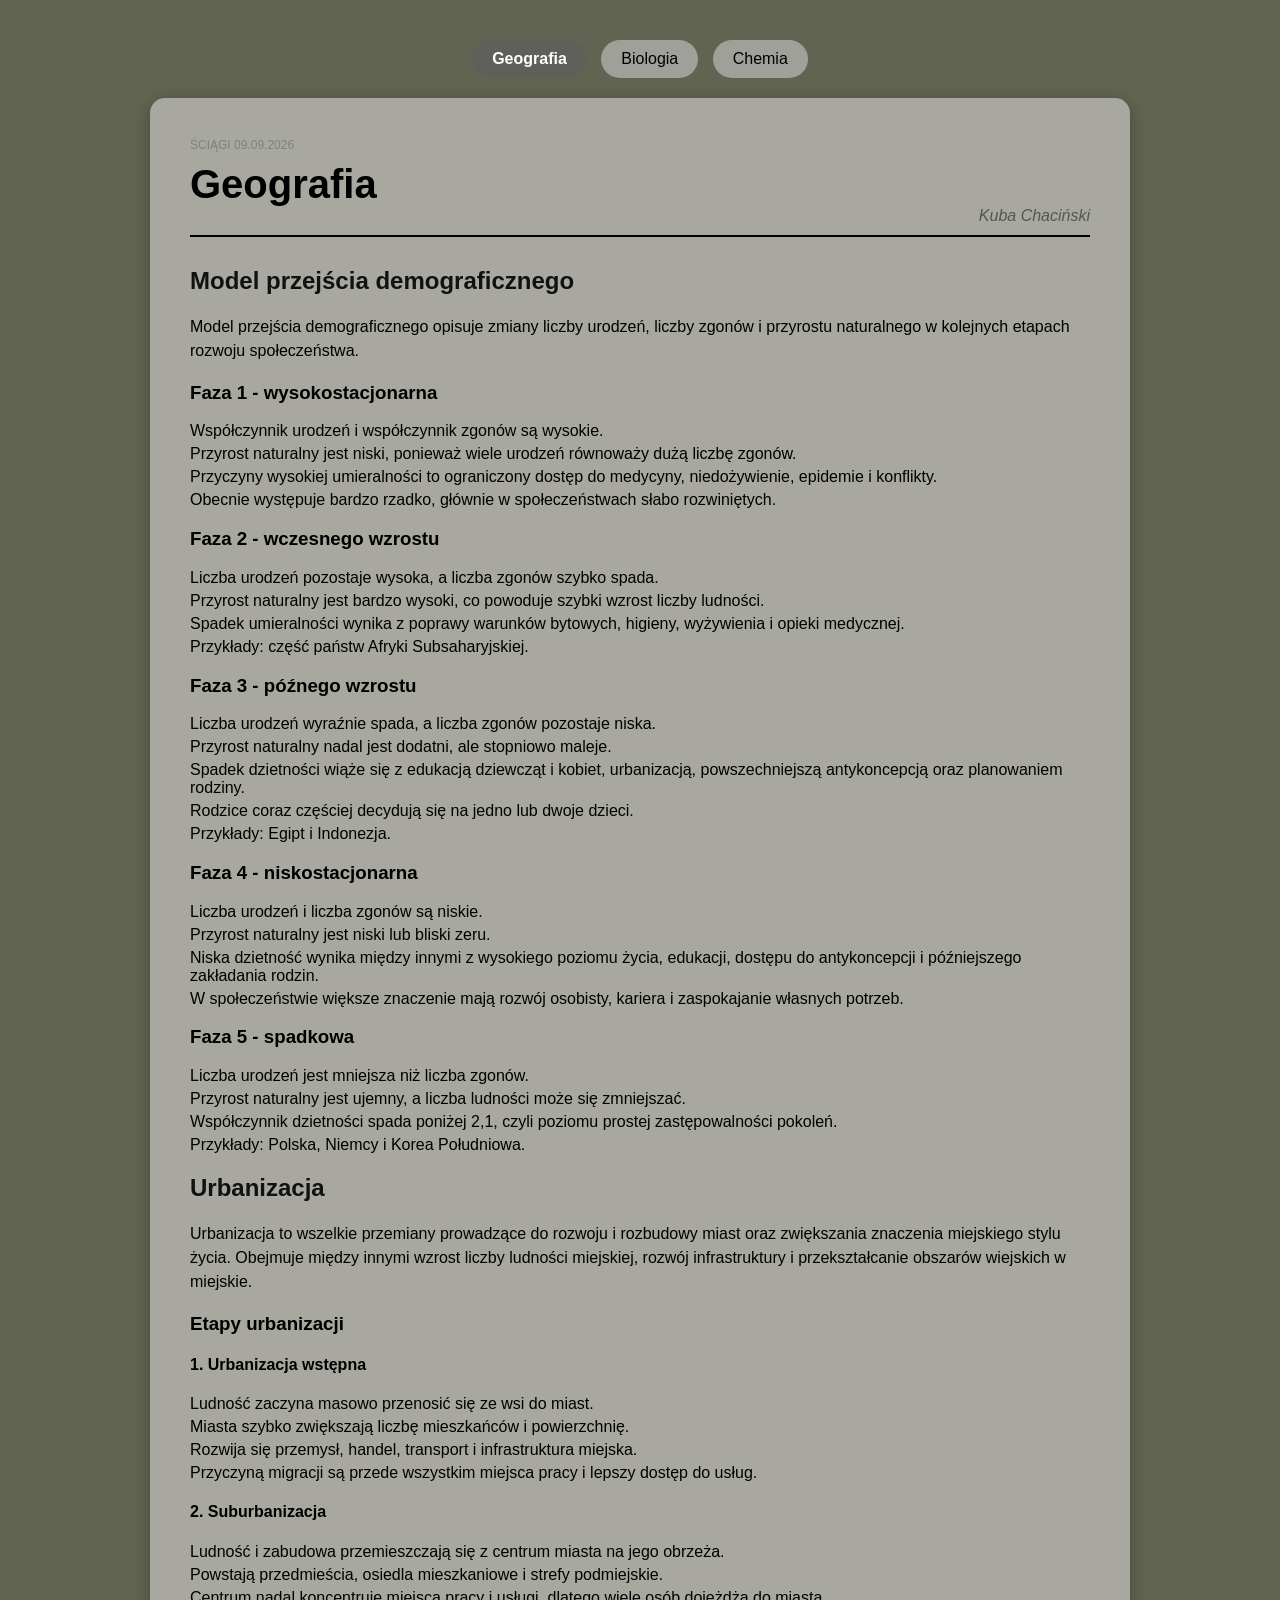
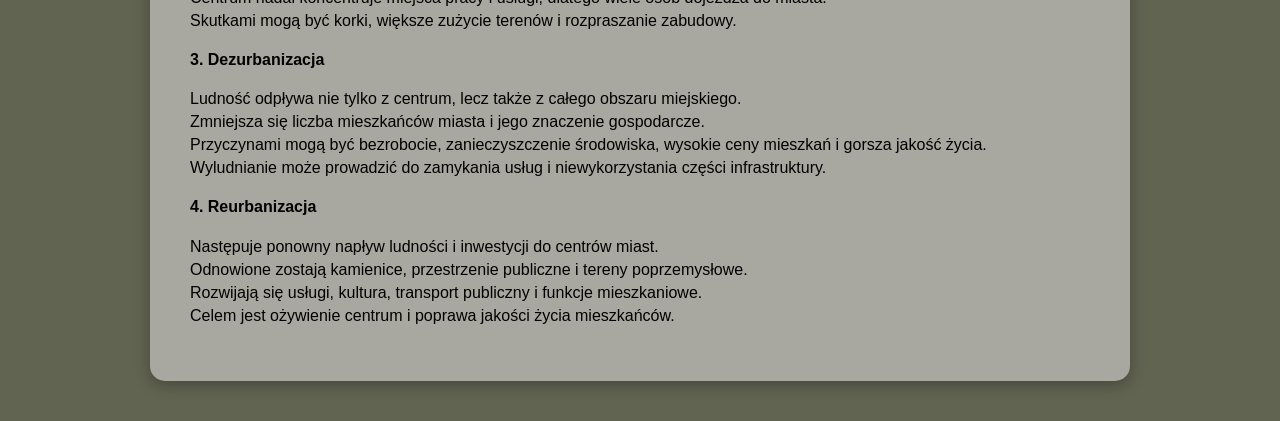
==== commit 9305e9b0: "geografia" ====
--- a/index.html
+++ b/index.html
@@ -3,160 +3,194 @@
   <head>
     <meta charset="UTF-8" />
     <meta name="viewport" content="width=device-width, initial-scale=1.0" />
-    <title>Kuba Chaciński Ściąga</title>
+    <meta name="google" content="notranslate" />
+    <title>Ściągi - Geografia</title>
     <link rel="stylesheet" href="style.css" />
   </head>
   <body>
     <nav class="subject-nav">
       <a href="index.html" class="active">Geografia</a>
-      <a href="historia.html">Historia</a>
-      <a href="polski.html">Język Polski</a>
       <a href="biologia.html">Biologia</a>
       <a href="chemia.html">Chemia</a>
-      <a href="hiszpanski.html">Hiszpański</a>
     </nav>
-    <div class="paper" contenteditable="true">
+
+    <main class="paper">
       <header class="paper-header">
         <div class="header-top">
-          <span class="brand">ŚCIĄGI</span> <span class="date">06.03.2026</span>
+          <span class="brand">ŚCIĄGI</span>
+          <span class="date">09.09.2026</span>
         </div>
         <div class="main-title">
           <h1>Geografia</h1>
           <div class="Kuba-name">Kuba Chaciński</div>
         </div>
       </header>
-      <div class="content-body">
-        <section>
-          <h2>Ruch Ziemi - Obrotowy vs Obiegowy</h2>
-          <div class="two-columns">
-            <div>
-              <h3>Obrotowy (wokół osi)</h3>
-              <ul>
-                <li>Czas: 24h (jedna doba)</li>
-                <li>Kierunek: z zachodu na wschód</li>
-                <li>Skutek: dzień i noc</li>
-              </ul>
-            </div>
-            <div>
-              <h3>Obiegowy (wokół Słońca)</h3>
-              <ul>
-                <li>Czas: 365 dni i 6h (rok)</li>
-                <li>Tor: elipsa</li>
-                <li>Skutek: pory roku</li>
-              </ul>
-            </div>
-          </div>
-        </section>
-        <section>
-          <h2>Nastepstwa ruchu Obrotowego</h2>
-          <ul>
-            <li>występowanie dnia i nocy</li>
-            <li>spłaszczenie Ziemi</li>
-            <li>siła Coriolisa</li>
-            <li>czas słoneczny</li>
-            <li>pozorna wędrówka słońca</li>
-          </ul>
-        </section>
-        <section>
-          <h2>Nastepstwa ruchu Obiegowego</h2>
-          <ul>
-            <li>zmianapor roku</li>
-            <li>zmienna dlugosc dnia i nocy</li>
-            <li>wysokosc gorowania Slonca</li>
-            <li>strefy oswietlenia ziemi (klimatyczne)</li>
-          </ul>
-        </section>
-        <section>
-          <h2>Oswietlenie Ziemi (Rownonoce i Przesilenia)</h2>
-          <div class="list-section">
-            <h3>21 III - Rownonoc Wiosenna</h3>
-            <p>Gorowanie: Rownik</p>
-            <p>Oswietlenie rownomierne obu polkul</p>
-            <h3>22 VI - Przesilenie Letnie</h3>
-            <p>Gorowanie: Zwrotnik Raka</p>
-            <p>Lato na polkuli polnocnej</p>
-            <h3>23 IX - Rownonoc Jesienna</h3>
-            <p>Gorowanie: Rownik</p>
-            <p>Oswietlenie rownomierne</p>
-            <h3>22 XII - Przesilenie Zimowe</h3>
-            <p>Gorowanie: Zwrotnik Koziorozca</p>
-            <p>Zima na polkuli polnocnej</p>
-          </div>
-        </section>
-        <section>
-          <h2>Czynniki klimatotworcze</h2>
-          <ul>
-            <li>szerokosc geograficzna</li>
-            <li>rozmieszczenie ladow i oceanow (kontynentalizm)</li>
-            <li>wysokosc nad poziomem morza (spadek temperatury co 100m)</li>
-            <li>prady morskie (cieple/zimne)</li>
-            <li>rzezba terenu (cien opadowy)</li>
-          </ul>
-        </section>
-        <section>
-          <h2>Analiza Klimatogramow</h2>
-          <ul>
-            <li>
-              Rownikowy: wysokie opady caly rok, mala amplituda temperatur
-            </li>
-            <li>Podrownikowy: pora deszczowa i sucha, wysoka temp</li>
-            <li>
-              Zwrotnikowy: skrajnie male opady, duza dobowa amplituda temp
-            </li>
-            <li>
-              Podzwrotnikowy (srodziemnomorski): lato gorace suche, zima lagodna
-              deszczowa
-            </li>
-            <li>Umiarkowany Morski: male amplitudy roczne, opady caly rok</li>
-            <li>
-              Umiarkowany Kontynentalny: duze amplitudy, lato cieple, zima
-              mrozna
-            </li>
-            <li>
-              Okolobiegunowy: temp ponizej 0 przez wiekszosc roku, male opady
-            </li>
-          </ul>
-        </section>
-        <section>
-          <h2>Pojecia geograficzne</h2>
-          <p>
-            Amplituda temperatury: Roznica miedzy najwyzsza a najnizsza
-            temperatura (max - min)
-          </p>
-          <p>
-            Klimat morski vs kontynentalny:<br />Morski: lagodne zimy, chlodne
-            lata, duzo opadow<br />Kontynentalny: mrozne zimy, upalne lata, malo
-            opadow
-          </p>
-          <p>
-            Pogoda a Klimat:<br />Pogoda: stan atmosfery w danej chwili<br />Klimat:
-            uklad warunkow pogodowych w wieloleciu
-          </p>
-        </section>
-        <section>
-          <h2>Strefy krajobrazowe</h2>
-          <div class="list-section">
-            <h3>Wilgotny las rownikowy</h3>
-            <p>Klimat: Rownikowy wybitnie wilgotny</p>
-            <p>Roslinnosc: warstwowy las, liany, heban, mahon</p>
-            <h3>Pustynie gorace</h3>
-            <p>Klimat: Zwrotnikowy suchy</p>
-            <p>Roslinnosc: kaktusy, aloesy (sukulenty)</p>
-            <h3>Roslinnosc srodziemnomorska (Makia)</h3>
-            <p>Klimat: Podzwrotnikowy morski</p>
-            <p>Roslinnosc: oliwki, cytrusy, cyprysy</p>
-            <h3>Sawanna</h3>
-            <p>Klimat: Podrownikowy wilgotny (pora sucha/deszczowa)</p>
-            <p>Roslinnosc: trawy, akacje, baobaby</p>
-            <h3>Las lisciasty i mieszany</h3>
-            <p>Klimat: Umiarkowany cieply</p>
-            <p>Roslinnosc: dab, buk, sosna, swierk</p>
-            <h3>Tundra</h3>
-            <p>Klimat: Okolobiegunowy</p>
-            <p>Roslinnosc: mchy, porosty, karlowate wierzby</p>
-          </div>
-        </section>
-      </div>
-    </div>
+
+      <section>
+        <h2>Model przejścia demograficznego</h2>
+        <p>
+          Model przejścia demograficznego opisuje zmiany liczby urodzeń, liczby
+          zgonów i przyrostu naturalnego w kolejnych etapach rozwoju
+          społeczeństwa.
+        </p>
+
+        <h3>Faza 1 - wysokostacjonarna</h3>
+        <ul>
+          <li>Współczynnik urodzeń i współczynnik zgonów są wysokie.</li>
+          <li>
+            Przyrost naturalny jest niski, ponieważ wiele urodzeń równoważy dużą
+            liczbę zgonów.
+          </li>
+          <li>
+            Przyczyny wysokiej umieralności to ograniczony dostęp do medycyny,
+            niedożywienie, epidemie i konflikty.
+          </li>
+          <li>
+            Obecnie występuje bardzo rzadko, głównie w społeczeństwach słabo
+            rozwiniętych.
+          </li>
+        </ul>
+
+        <h3>Faza 2 - wczesnego wzrostu</h3>
+        <ul>
+          <li>
+            Liczba urodzeń pozostaje wysoka, a liczba zgonów szybko spada.
+          </li>
+          <li>
+            Przyrost naturalny jest bardzo wysoki, co powoduje szybki wzrost
+            liczby ludności.
+          </li>
+          <li>
+            Spadek umieralności wynika z poprawy warunków bytowych, higieny,
+            wyżywienia i opieki medycznej.
+          </li>
+          <li>Przykłady: część państw Afryki Subsaharyjskiej.</li>
+        </ul>
+
+        <h3>Faza 3 - późnego wzrostu</h3>
+        <ul>
+          <li>
+            Liczba urodzeń wyraźnie spada, a liczba zgonów pozostaje niska.
+          </li>
+          <li>Przyrost naturalny nadal jest dodatni, ale stopniowo maleje.</li>
+          <li>
+            Spadek dzietności wiąże się z edukacją dziewcząt i kobiet,
+            urbanizacją, powszechniejszą antykoncepcją oraz planowaniem rodziny.
+          </li>
+          <li>
+            Rodzice coraz częściej decydują się na jedno lub dwoje dzieci.
+          </li>
+          <li>Przykłady: Egipt i Indonezja.</li>
+        </ul>
+
+        <h3>Faza 4 - niskostacjonarna</h3>
+        <ul>
+          <li>Liczba urodzeń i liczba zgonów są niskie.</li>
+          <li>Przyrost naturalny jest niski lub bliski zeru.</li>
+          <li>
+            Niska dzietność wynika między innymi z wysokiego poziomu życia,
+            edukacji, dostępu do antykoncepcji i późniejszego zakładania rodzin.
+          </li>
+          <li>
+            W społeczeństwie większe znaczenie mają rozwój osobisty, kariera i
+            zaspokajanie własnych potrzeb.
+          </li>
+        </ul>
+
+        <h3>Faza 5 - spadkowa</h3>
+        <ul>
+          <li>Liczba urodzeń jest mniejsza niż liczba zgonów.</li>
+          <li>
+            Przyrost naturalny jest ujemny, a liczba ludności może się
+            zmniejszać.
+          </li>
+          <li>
+            Współczynnik dzietności spada poniżej 2,1, czyli poziomu prostej
+            zastępowalności pokoleń.
+          </li>
+          <li>Przykłady: Polska, Niemcy i Korea Południowa.</li>
+        </ul>
+
+        <h2>Urbanizacja</h2>
+        <p>
+          Urbanizacja to wszelkie przemiany prowadzące do rozwoju i rozbudowy
+          miast oraz zwiększania znaczenia miejskiego stylu życia. Obejmuje
+          między innymi wzrost liczby ludności miejskiej, rozwój infrastruktury
+          i przekształcanie obszarów wiejskich w miejskie.
+        </p>
+
+        <h3>Etapy urbanizacji</h3>
+
+        <h4>1. Urbanizacja wstępna</h4>
+        <ul>
+          <li>Ludność zaczyna masowo przenosić się ze wsi do miast.</li>
+          <li>Miasta szybko zwiększają liczbę mieszkańców i powierzchnię.</li>
+          <li>
+            Rozwija się przemysł, handel, transport i infrastruktura miejska.
+          </li>
+          <li>
+            Przyczyną migracji są przede wszystkim miejsca pracy i lepszy dostęp
+            do usług.
+          </li>
+        </ul>
+
+        <h4>2. Suburbanizacja</h4>
+        <ul>
+          <li>
+            Ludność i zabudowa przemieszczają się z centrum miasta na jego
+            obrzeża.
+          </li>
+          <li>
+            Powstają przedmieścia, osiedla mieszkaniowe i strefy podmiejskie.
+          </li>
+          <li>
+            Centrum nadal koncentruje miejsca pracy i usługi, dlatego wiele osób
+            dojeżdża do miasta.
+          </li>
+          <li>
+            Skutkami mogą być korki, większe zużycie terenów i rozpraszanie
+            zabudowy.
+          </li>
+        </ul>
+
+        <h4>3. Dezurbanizacja</h4>
+        <ul>
+          <li>
+            Ludność odpływa nie tylko z centrum, lecz także z całego obszaru
+            miejskiego.
+          </li>
+          <li>
+            Zmniejsza się liczba mieszkańców miasta i jego znaczenie
+            gospodarcze.
+          </li>
+          <li>
+            Przyczynami mogą być bezrobocie, zanieczyszczenie środowiska,
+            wysokie ceny mieszkań i gorsza jakość życia.
+          </li>
+          <li>
+            Wyludnianie może prowadzić do zamykania usług i niewykorzystania
+            części infrastruktury.
+          </li>
+        </ul>
+
+        <h4>4. Reurbanizacja</h4>
+        <ul>
+          <li>
+            Następuje ponowny napływ ludności i inwestycji do centrów miast.
+          </li>
+          <li>
+            Odnowione zostają kamienice, przestrzenie publiczne i tereny
+            poprzemysłowe.
+          </li>
+          <li>
+            Rozwijają się usługi, kultura, transport publiczny i funkcje
+            mieszkaniowe.
+          </li>
+          <li>
+            Celem jest ożywienie centrum i poprawa jakości życia mieszkańców.
+          </li>
+        </ul>
+      </section>
+    </main>
   </body>
 </html>
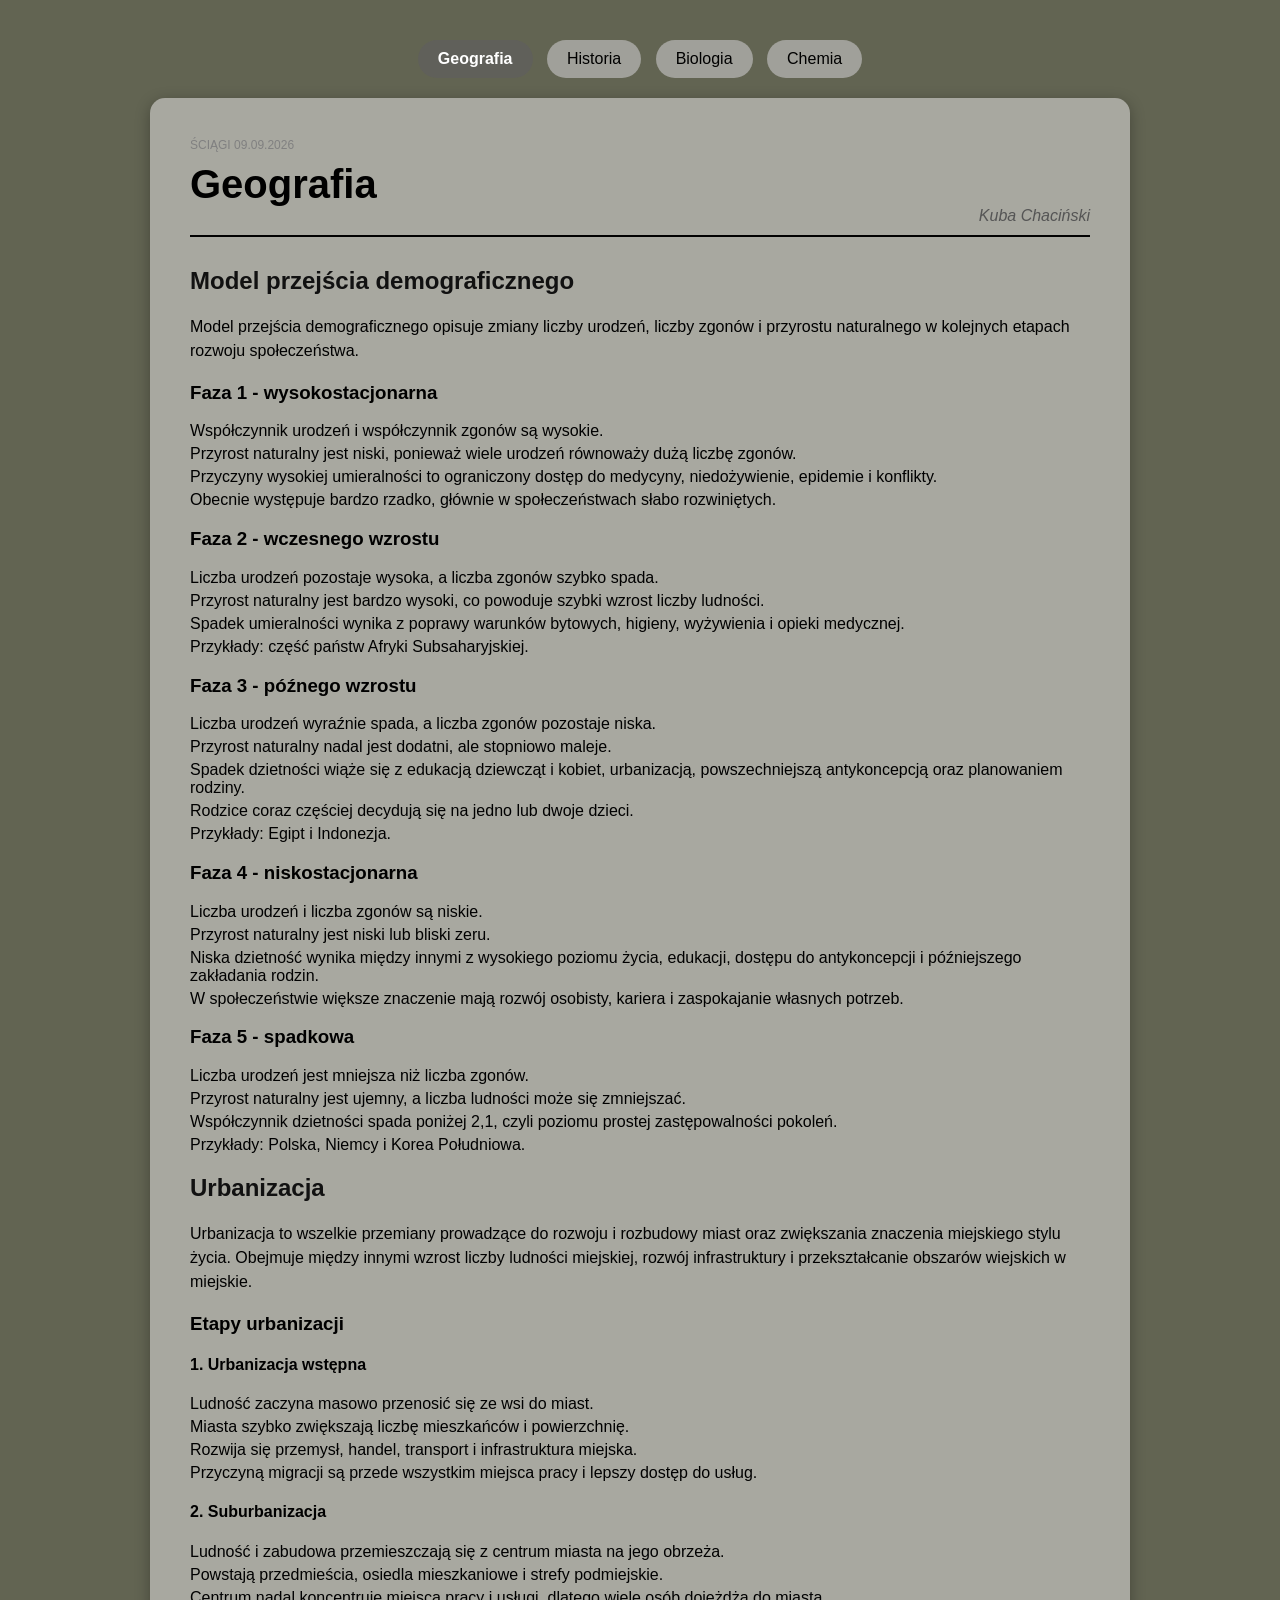
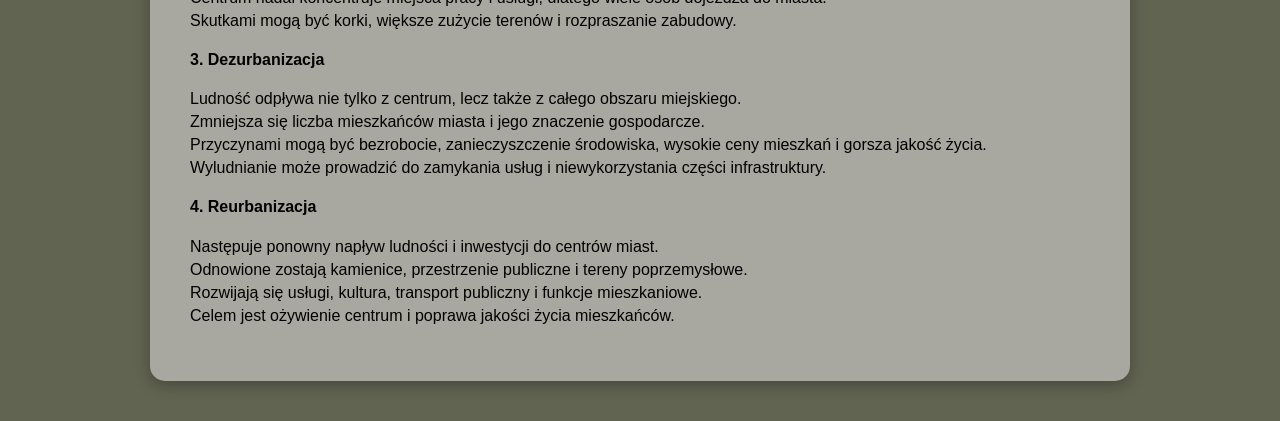
==== commit 44c559af: "dodanie histori" ====
--- a/index.html
+++ b/index.html
@@ -10,6 +10,7 @@
   <body>
     <nav class="subject-nav">
       <a href="index.html" class="active">Geografia</a>
+      <a href="historia.html">Historia</a>
       <a href="biologia.html">Biologia</a>
       <a href="chemia.html">Chemia</a>
     </nav>
